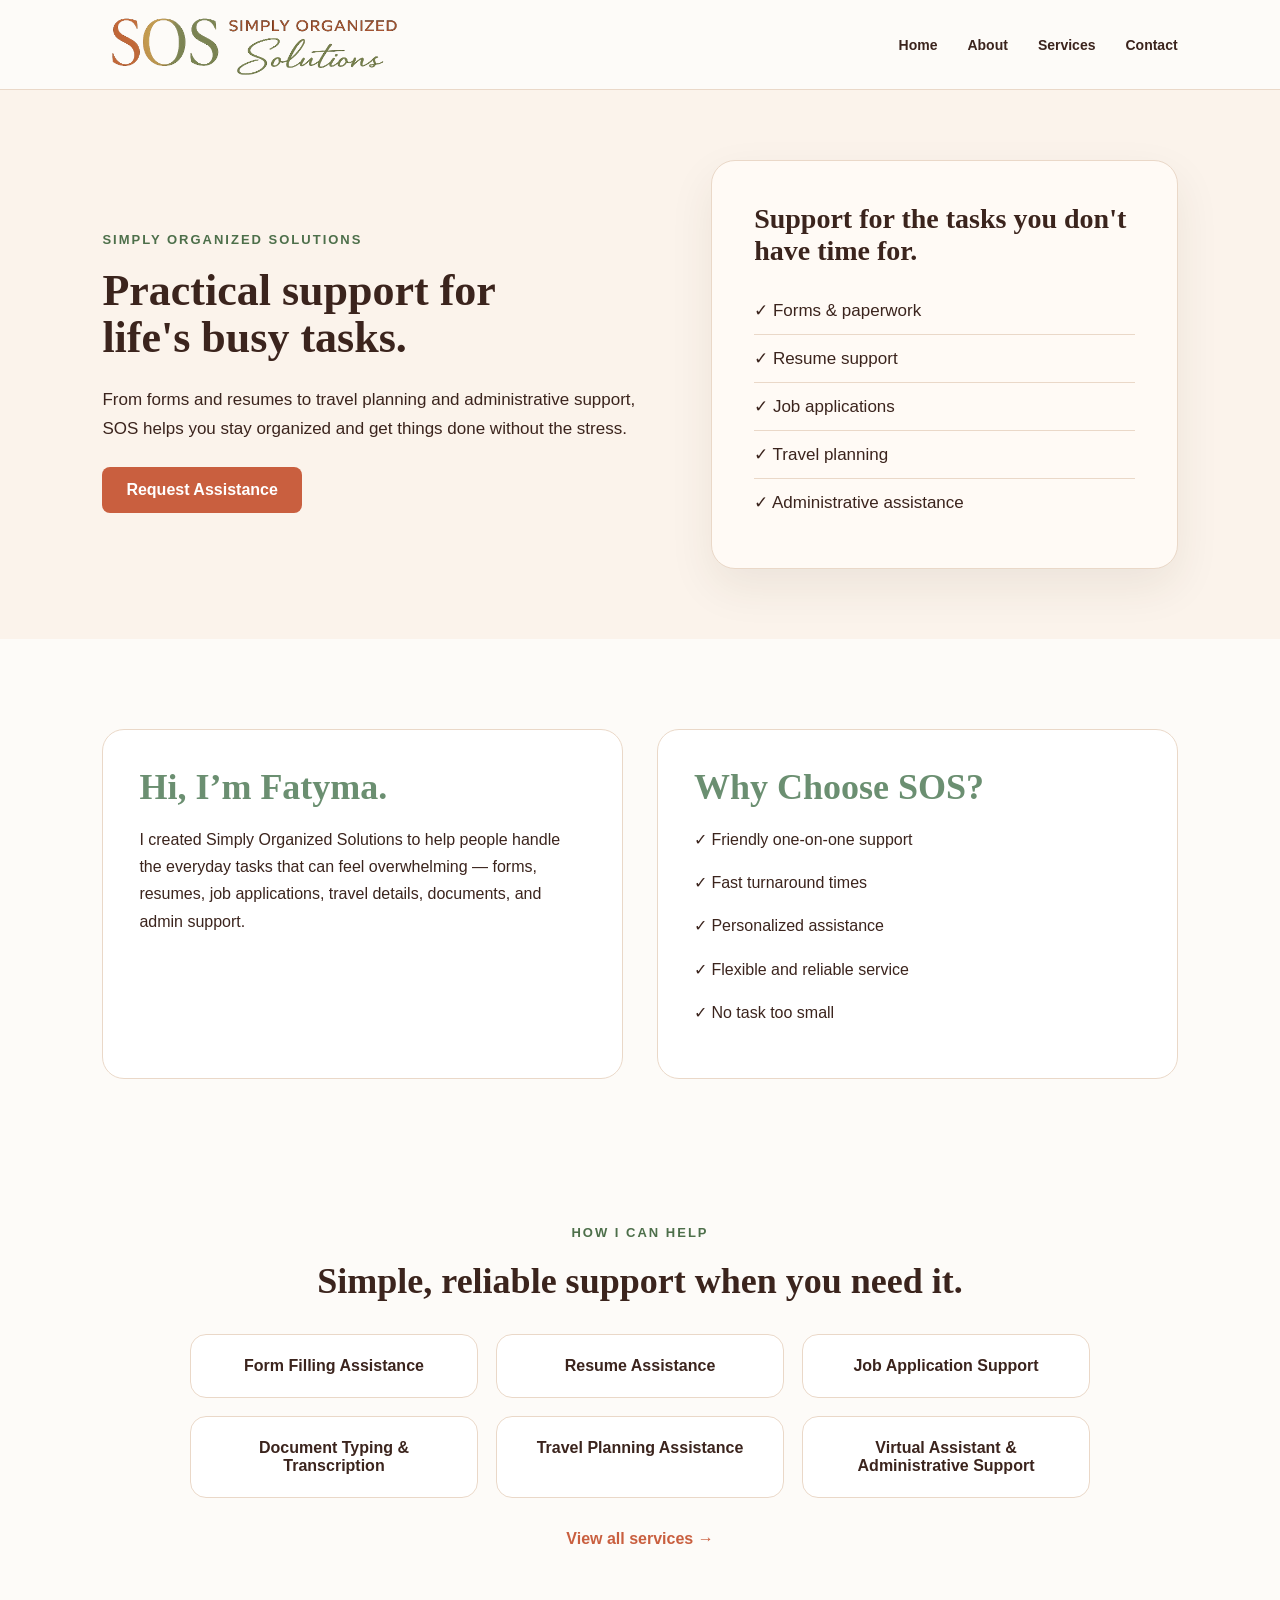
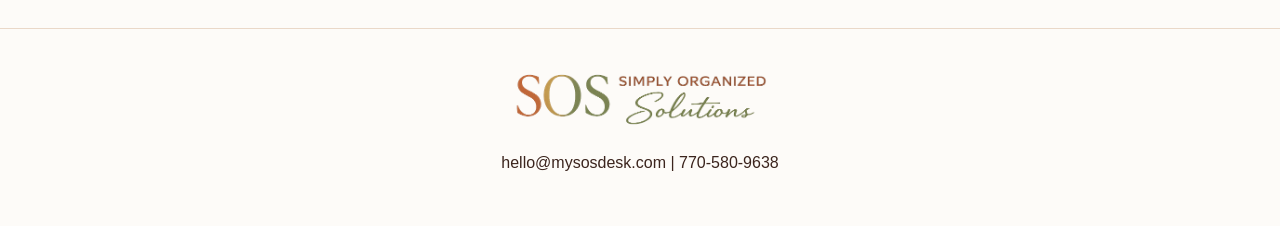
==== index.html @ e75f05eb "Update index.html" ====
<!DOCTYPE html>
<html lang="en">
<head>
  <meta charset="UTF-8" />
  <meta name="viewport" content="width=device-width, initial-scale=1.0" />
  <title>Simply Organized Solutions | My SOS Desk</title>
  <link rel="stylesheet" href="style.css" />
</head>
<body>

  <header class="site-header">
    <a href="index.html" class="logo">
  <img src="images/logo.png" alt="Simply Organized Solutions">
</a>

    <nav>
      <a href="index.html">Home</a>
      <a href="about.html">About</a>
      <a href="services.html">Services</a>
      <a href="contact.html">Contact</a>
    </nav>
  </header>

  <main>
    <section class="hero">
      <div class="hero-text">
        <p class="eyebrow">SIMPLY ORGANIZED SOLUTIONS</p>

<h1>
  Practical support for<br>
  life's busy tasks.
</h1>

<p class="hero-description">
  From forms and resumes to travel planning and administrative support,
  SOS helps you stay organized and get things done without the stress.
</p>
        <a href="contact.html" class="button">Request Assistance</a>
      </div>

      <div class="hero-card">
       <h3>Support for the tasks you don't have time for.</h3>
        <ul>
          <li>✓ Forms & paperwork</li>
          <li>✓ Resume support</li>
          <li>✓ Job applications</li>
          <li>✓ Travel planning</li>
          <li>✓ Administrative assistance</li>
        </ul>
      </div>
    </section>

    <section class="intro-grid">
      <div class="content-card">
        <h2>Hi, I’m Fatyma.</h2>
        <p>
          I created Simply Organized Solutions to help people handle the everyday
          tasks that can feel overwhelming — forms, resumes, job applications,
          travel details, documents, and admin support.
        </p>
      </div>

      <div class="content-card">
  <h2>Why Choose SOS?</h2>

  <p>✓ Friendly one-on-one support</p>
  <p>✓ Fast turnaround times</p>
  <p>✓ Personalized assistance</p>
  <p>✓ Flexible and reliable service</p>
  <p>✓ No task too small</p>
</div>
    </section>

    <section class="services-preview">
      <p class="eyebrow">How I can help</p>
      <h2>Simple, reliable support when you need it.</h2>

      <div class="service-list">
        <div>Form Filling Assistance</div>
        <div>Resume Assistance</div>
        <div>Job Application Support</div>
        <div>Document Typing & Transcription</div>
        <div>Travel Planning Assistance</div>
        <div>Virtual Assistant & Administrative Support</div>
      </div>

      <a href="services.html" class="text-link">View all services →</a>
    </section>
  </main>

  <footer>
   <div class="footer-logo">
  <img src="images/logo.png" alt="Simply Organized Solutions">
</div>
    <p>hello@mysosdesk.com | 770-580-9638</p>
  </footer>

</body>
</html>
---- style.css ----
* {
  box-sizing: border-box;
}

body {
  margin: 0;
  font-family: Arial, sans-serif;
  background: #FDFBF8;
  color: #3b241d;
}

h1, h2, h3 {
  font-family: Georgia, serif;
  color: #3b241d;
  margin: 0;
}

p {
  line-height: 1.7;
}

.site-header {
  height: 90px;
  padding: 0 8%;
  display: flex;
  align-items: center;
  justify-content: space-between;
  background: #FDFBF8;
  border-bottom: 1px solid #ead8c8;
}

.logo {
  text-decoration: none;
  color: inherit;
  display: flex;
  align-items: center;
  gap: 9px;
}

.logo-main {
  font-family: Georgia, serif;
  font-size: 26px;
  letter-spacing: -1px;
  color: #c95f3f;
}

.logo-text span {
  display: block;
  font-size: 10px;
  letter-spacing: 4px;
  text-transform: uppercase;
  font-weight: bold;
}

.logo-text em {
  display: block;
  font-family: Georgia, serif;
  font-size: 20px;
  color: #4d6f4a;
}

nav {
  display: flex;
  gap: 30px;
}

nav a {
  color: #3b241d;
  text-decoration: none;
  font-weight: bold;
  font-size: 14px;
}

.hero {
  padding: 70px 8%;
  display: grid;
  grid-template-columns: 1fr 0.85fr;
  gap: 60px;
  align-items: center;
  background: #fbf3eb;
}

.eyebrow {
  text-transform: uppercase;
  letter-spacing: 2px;
  font-size: 13px;
  font-weight: bold;
  color: #4d6f4a;
  margin-bottom: 16px;
}

.hero h1 {
  font-size: 44px;
  line-height: 1.08;
  max-width: 520px;
}

.hero-description {
  font-size: 17px;
  max-width: 560px;
  margin: 24px 0;
}

.button {
  display: inline-block;
  background: #c95f3f;
  color: white;
  padding: 14px 24px;
  border-radius: 8px;
  text-decoration: none;
  font-weight: bold;
}

.hero-card {
  background: #fffaf5;
  border: 1px solid #ead8c8;
  border-radius: 24px;
  padding: 42px;
  box-shadow: 0 18px 45px rgba(70, 45, 30, 0.08);
}

.hero-card h3 {
  font-size: 28px;
  margin-bottom: 20px;
}

.hero-card ul {
  list-style: none;
  padding: 0;
  margin: 0;
}

.hero-card li {
  padding: 13px 0;
  border-bottom: 1px solid #ead8c8;
  font-size: 17px;
}

.hero-card li:last-child {
  border-bottom: none;
}

.intro-grid {
  padding: 90px 8%;
  display: grid;
  grid-template-columns: repeat(2, 1fr);
  gap: 34px;
}

.content-card {
  background: white;
  border: 1px solid #ead8c8;
  border-radius: 22px;
  padding: 36px;
}

.content-card h2,
.services-preview h2 {
  font-size: 36px;
  margin-bottom: 18px;
}

.services-preview {
  padding: 40px 8% 80px;
  text-align: center;
}

.service-list {
  margin: 32px auto;
  max-width: 900px;
  display: grid;
  grid-template-columns: repeat(3, 1fr);
  gap: 18px;
}

.service-list div {
  background: white;
  border: 1px solid #ead8c8;
  border-radius: 16px;
  padding: 22px;
  font-weight: bold;
}

.text-link {
  color: #c95f3f;
  font-weight: bold;
  text-decoration: none;
}

footer {
  padding: 34px 8%;
  text-align: center;
  border-top: 1px solid #ead8c8;
  background: #FDFBF8;
}

.footer-logo span {
  font-family: Georgia, serif;
  font-size: 28px;
  color: #c95f3f;
}

.footer-logo em {
  font-family: Georgia, serif;
  color: #4d6f4a;
  font-size: 20px;
  margin-left: 6px;
}

@media (max-width: 850px) {
  .site-header {
    height: auto;
    padding: 22px 6%;
    flex-direction: column;
    gap: 18px;
  }

  nav {
    gap: 18px;
    flex-wrap: wrap;
    justify-content: center;
  }

  .hero {
    grid-template-columns: 1fr;
    padding: 52px 6%;
  }

  .hero h1 {
    font-size: 38px;
  }

  .intro-grid,
  .service-list {
    grid-template-columns: 1fr;
  }
}
.page-hero {
  text-align: center;
  padding: 100px 8% 50px;
}

.page-hero h1 {
  font-size: 48px;
  margin-bottom: 20px;
}

.page-intro {
  max-width: 700px;
  margin: auto;
}

.service-banner {
  max-width: 1200px;
  margin: 0 auto 60px;
  padding: 0 8%;
}

.service-banner img {
  width: 100%;
  height: 420px;
  object-fit: cover;
  border-radius: 24px;
}

.services-page {
  padding: 0 8% 80px;
  display: grid;
  grid-template-columns: repeat(2, 1fr);
  gap: 30px;
}

.service-card {
  background: white;
  border: 1px solid #ead8c8;
  border-radius: 22px;
  padding: 35px;
}

.service-card h2 {
  font-size: 30px;
  margin-bottom: 15px;
}

.cta-section {
  background: #fbf3eb;
  text-align: center;
  padding: 80px 8%;
}

@media (max-width: 850px) {
  .services-page {
    grid-template-columns: 1fr;
  }

  .page-hero h1 {
    font-size: 38px;
  }
}
```css
.green-text {
  color: #6B8F71;
}

.service-card h2 {
  color: #6B8F71;
}

.page-hero {
  background: #fbf3eb;
  border-radius: 0 0 30px 30px;
}

/* Logo image */

.logo img {
  height: 80px;
  width: auto;
  display: block;
}

.footer-logo img {
  height: 70px;
  width: auto;
  display: block;
  margin: 0 auto 15px;
}

.logo {
  text-decoration: none;
}
```
.about-banner {
  max-width: 1200px;
  margin: 0 auto 30px;
  padding: 0 8%;
}

.about-banner {
  max-width: 1200px;
  margin: 0 auto 30px;
  padding: 0 8%;
  text-align: center;
}

.about-banner img {
  width: 100%;
  max-width: 900px;
  height: 320px;
  object-fit: cover;
  object-position: center;
  border-radius: 24px;
  display: block;
  margin: 0 auto;
}
/* Soft page entrance animation */
main,
.page-hero,
.hero {
  animation: fadeUp 0.8s ease forwards;
}

@keyframes fadeUp {
  from {
    opacity: 0;
    transform: translateY(18px);
  }

  to {
    opacity: 1;
    transform: translateY(0);
  }
}

/* Card hover effect */
.service-card,
.content-card {
  transition: all 0.3s ease;
}

.service-card:hover,
.content-card:hover {
  transform: translateY(-6px);
  box-shadow: 0 14px 35px rgba(70, 45, 30, 0.08);
}

/* Button hover effect */
.button {
  transition: all 0.3s ease;
}

.button:hover {
  transform: translateY(-2px);
  opacity: 0.9;
}

/* Image hover effect */
.service-banner img,
.about-banner img {
  transition: transform 0.5s ease;
}

.service-banner img:hover,
.about-banner img:hover {
  transform: scale(1.02);
}
nav a.active {
  color: #6B8F71;
}
.logo img {
  transition: transform 0.3s ease;
}

.logo img:hover {
  transform: scale(1.03);
}
.content-card h2 {
  color: #6B8F71;
}
.contact-form {
  display: flex;
  flex-direction: column;
  gap: 15px;
}

.contact-form input,
.contact-form select,
.contact-form textarea {
  padding: 14px;
  border: 1px solid #d8d2c8;
  border-radius: 8px;
  font-size: 1rem;
  font-family: inherit;
}

.contact-form button {
  background: #6f8b6d;
  color: white;
  border: none;
  padding: 14px;
  border-radius: 8px;
  cursor: pointer;
  font-size: 1rem;
}

.contact-form button:hover {
  opacity: 0.9;
}
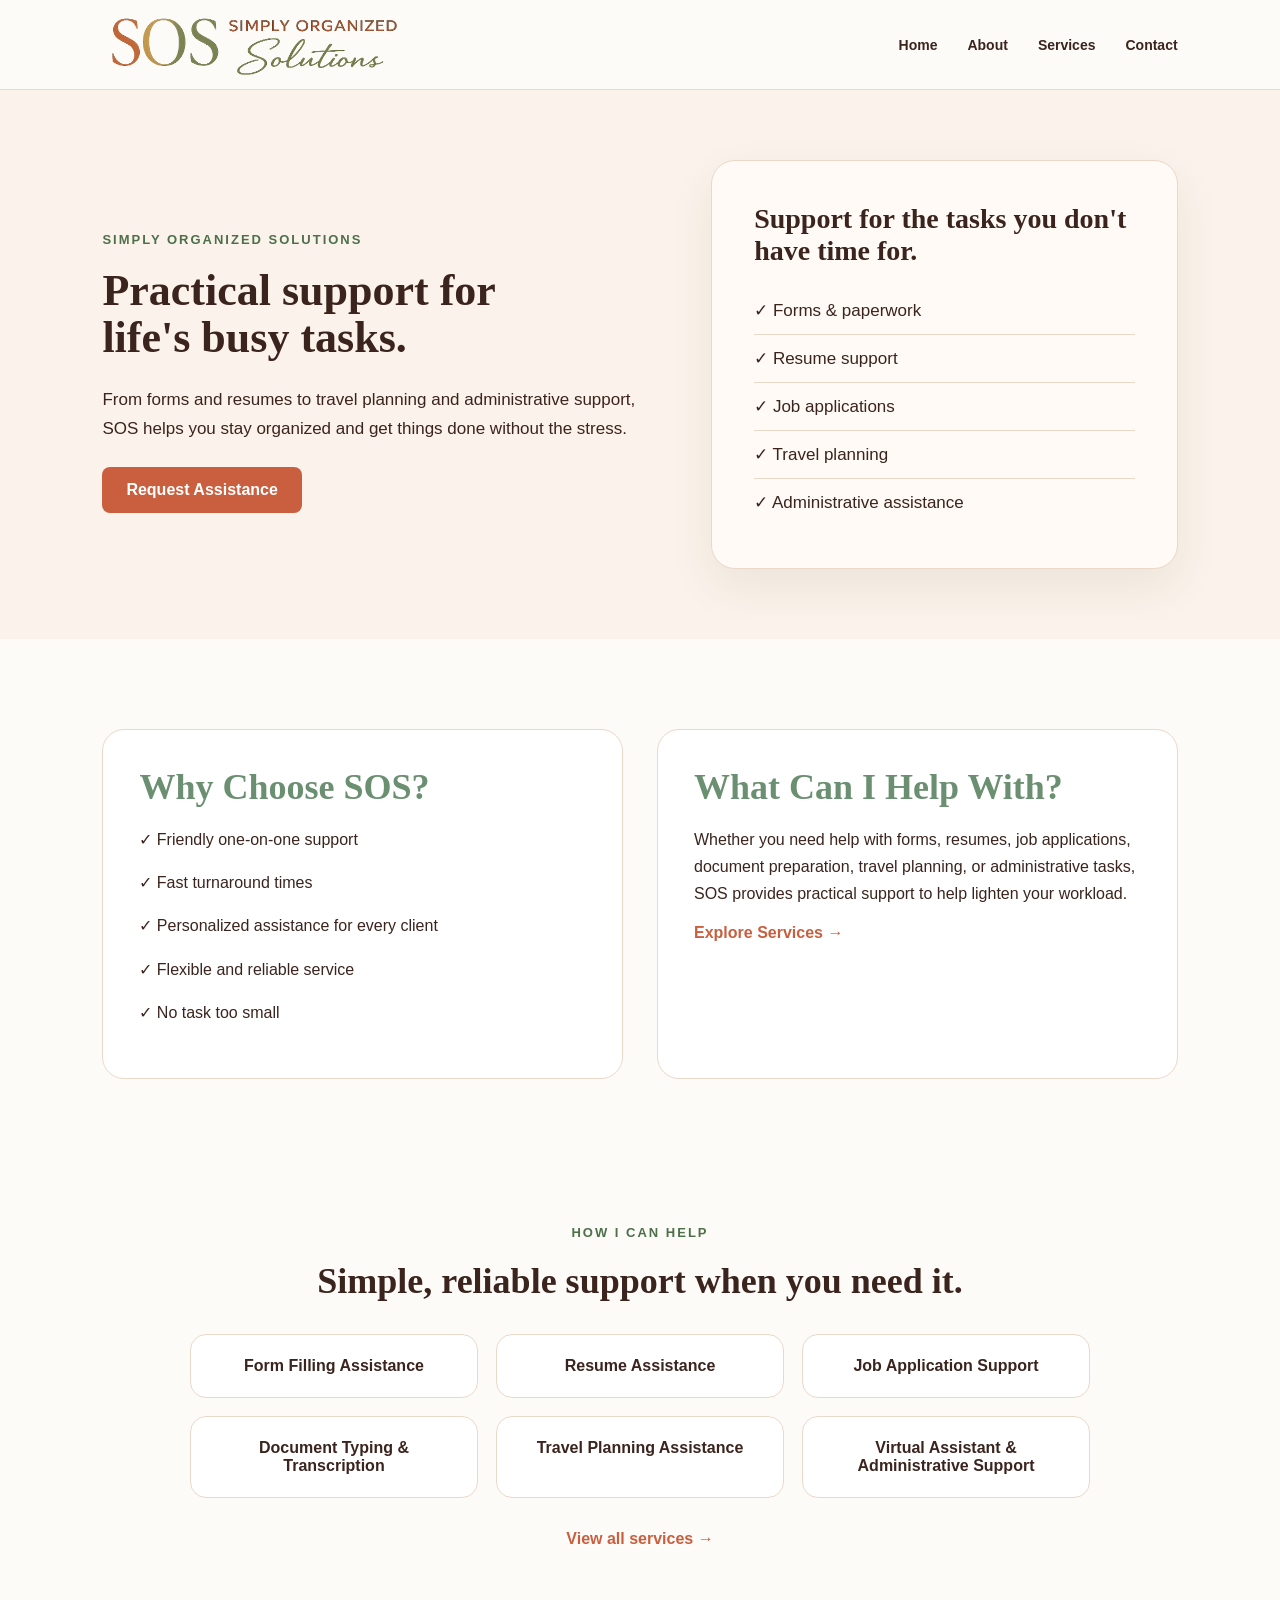
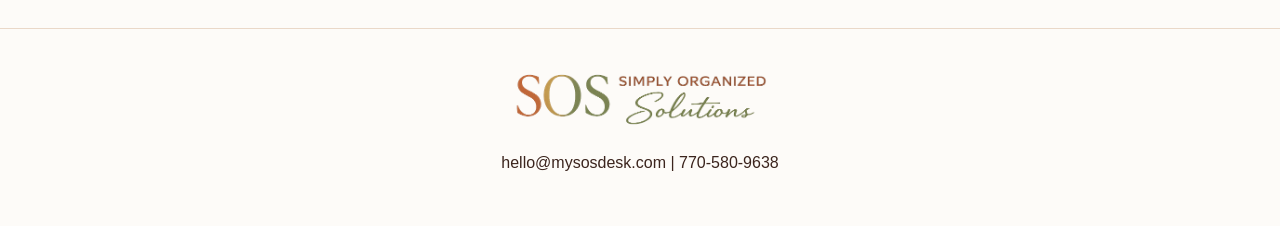
==== commit f7a38e33: "Update index.html" ====
--- a/index.html
+++ b/index.html
@@ -51,25 +51,32 @@
     </section>
 
     <section class="intro-grid">
-      <div class="content-card">
-        <h2>Hi, I’m Fatyma.</h2>
-        <p>
-          I created Simply Organized Solutions to help people handle the everyday
-          tasks that can feel overwhelming — forms, resumes, job applications,
-          travel details, documents, and admin support.
-        </p>
-      </div>
 
-      <div class="content-card">
-  <h2>Why Choose SOS?</h2>
+  <div class="content-card">
+    <h2>Why Choose SOS?</h2>
 
-  <p>✓ Friendly one-on-one support</p>
-  <p>✓ Fast turnaround times</p>
-  <p>✓ Personalized assistance</p>
-  <p>✓ Flexible and reliable service</p>
-  <p>✓ No task too small</p>
-</div>
-    </section>
+    <p>✓ Friendly one-on-one support</p>
+    <p>✓ Fast turnaround times</p>
+    <p>✓ Personalized assistance for every client</p>
+    <p>✓ Flexible and reliable service</p>
+    <p>✓ No task too small</p>
+  </div>
+
+  <div class="content-card">
+    <h2>What Can I Help With?</h2>
+
+    <p>
+      Whether you need help with forms, resumes, job applications,
+      document preparation, travel planning, or administrative tasks,
+      SOS provides practical support to help lighten your workload.
+    </p>
+
+    <a href="services.html" class="text-link">
+      Explore Services →
+    </a>
+  </div>
+
+</section>
 
     <section class="services-preview">
       <p class="eyebrow">How I can help</p>
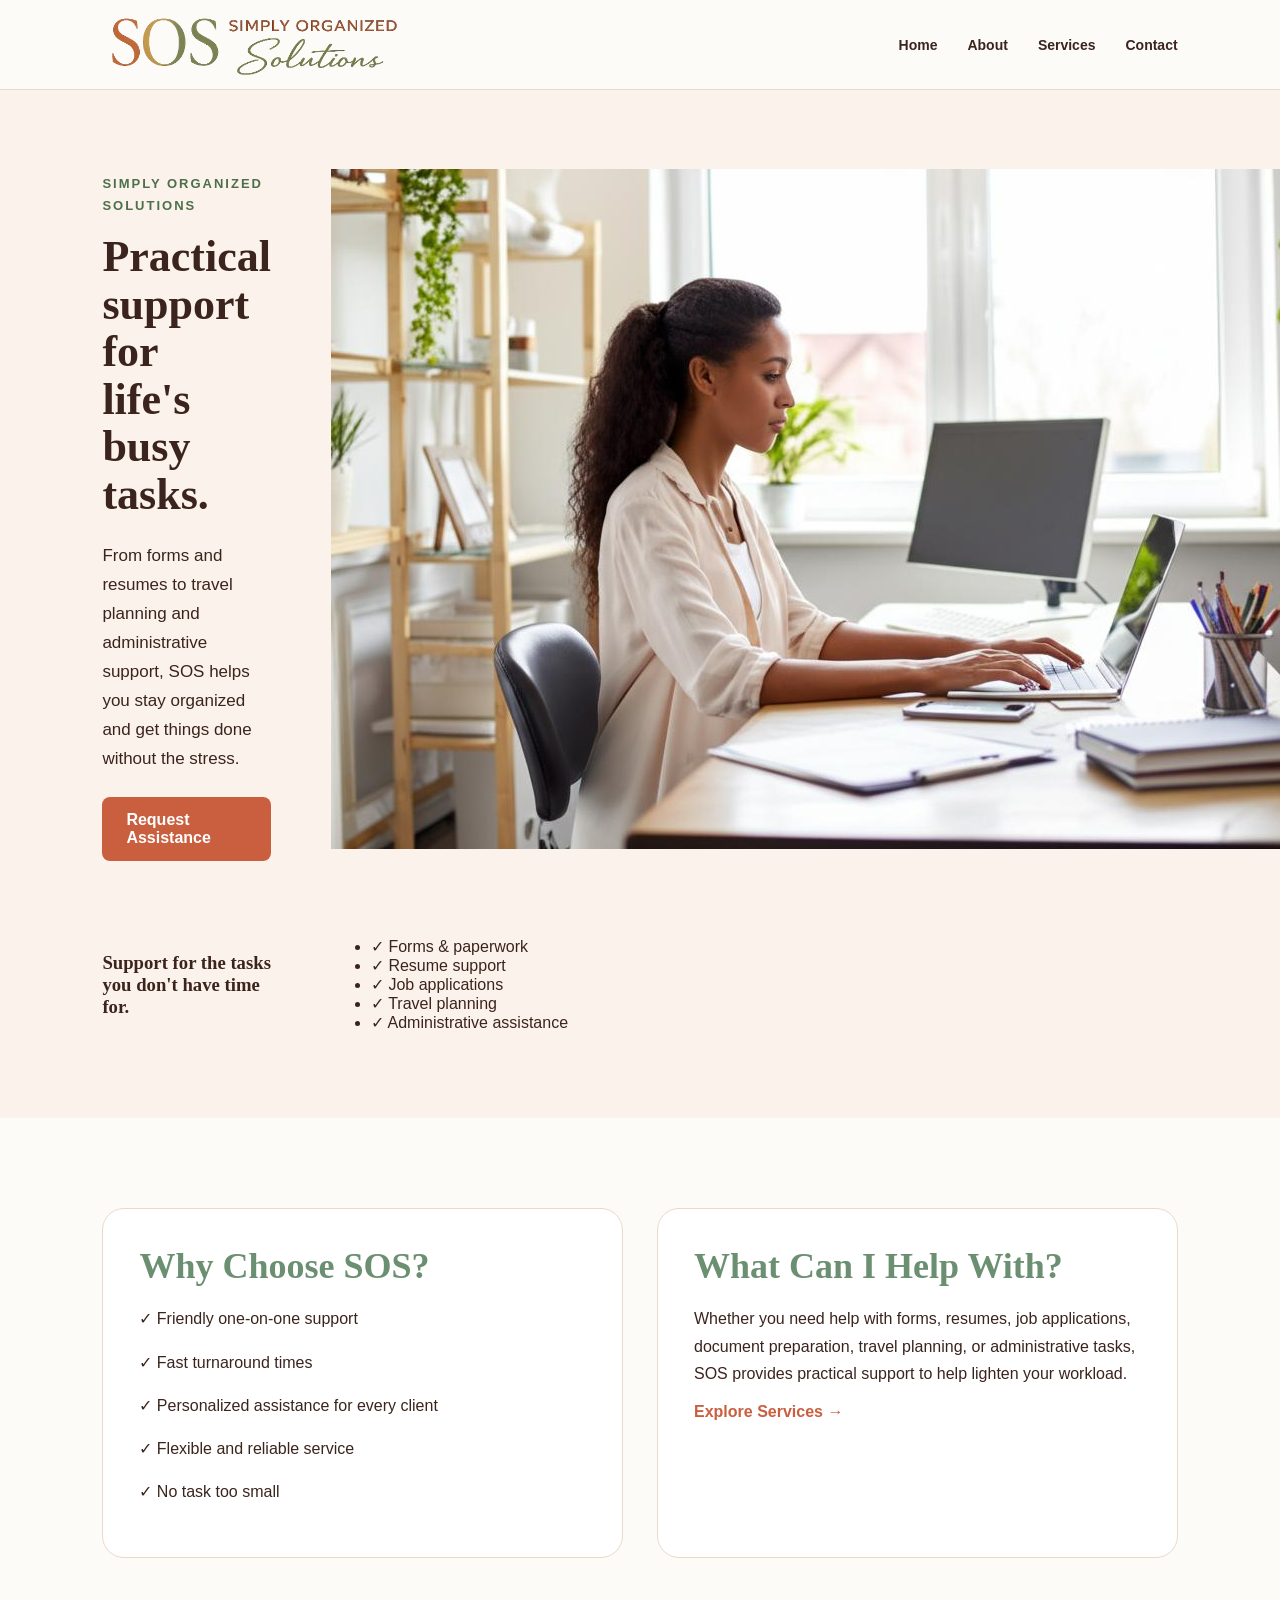
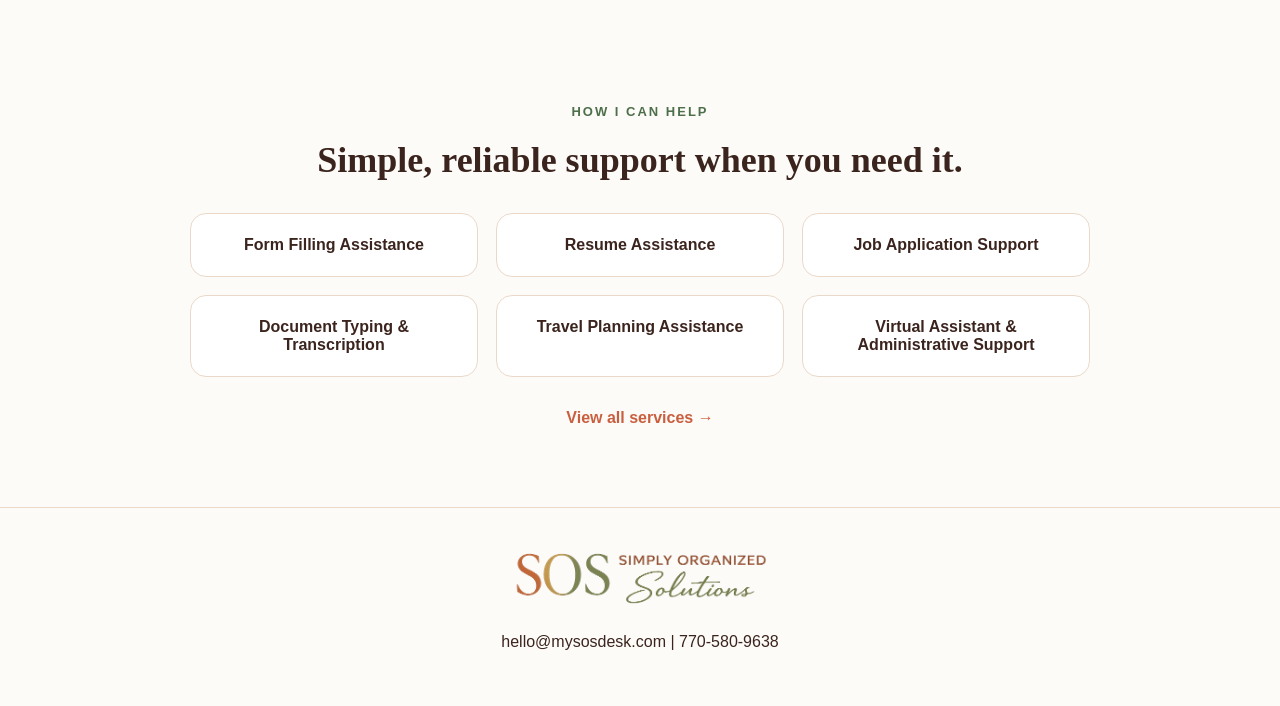
==== commit 125be044: "Update index.html" ====
--- a/index.html
+++ b/index.html
@@ -38,7 +38,9 @@
         <a href="contact.html" class="button">Request Assistance</a>
       </div>
 
-      <div class="hero-card">
+      <div class="hero-image">
+  <img src="images/home-hero.jpeg" alt="Organized workspace">
+</div>
        <h3>Support for the tasks you don't have time for.</h3>
         <ul>
           <li>✓ Forms & paperwork</li>
--- a/style.css
+++ b/style.css
@@ -446,3 +446,21 @@
 .contact-form button:hover {
   opacity: 0.9;
 }
+.services-intro {
+  max-width: 850px;
+  margin: 45px auto 60px;
+  text-align: center;
+}
+
+.services-intro h2 {
+  color: #6B8F71;
+  font-size: 36px;
+  margin-bottom: 18px;
+}
+
+.services-intro p {
+  font-size: 20px;
+  line-height: 1.8;
+  color: #3b241d;
+  margin-bottom: 10px;
+}
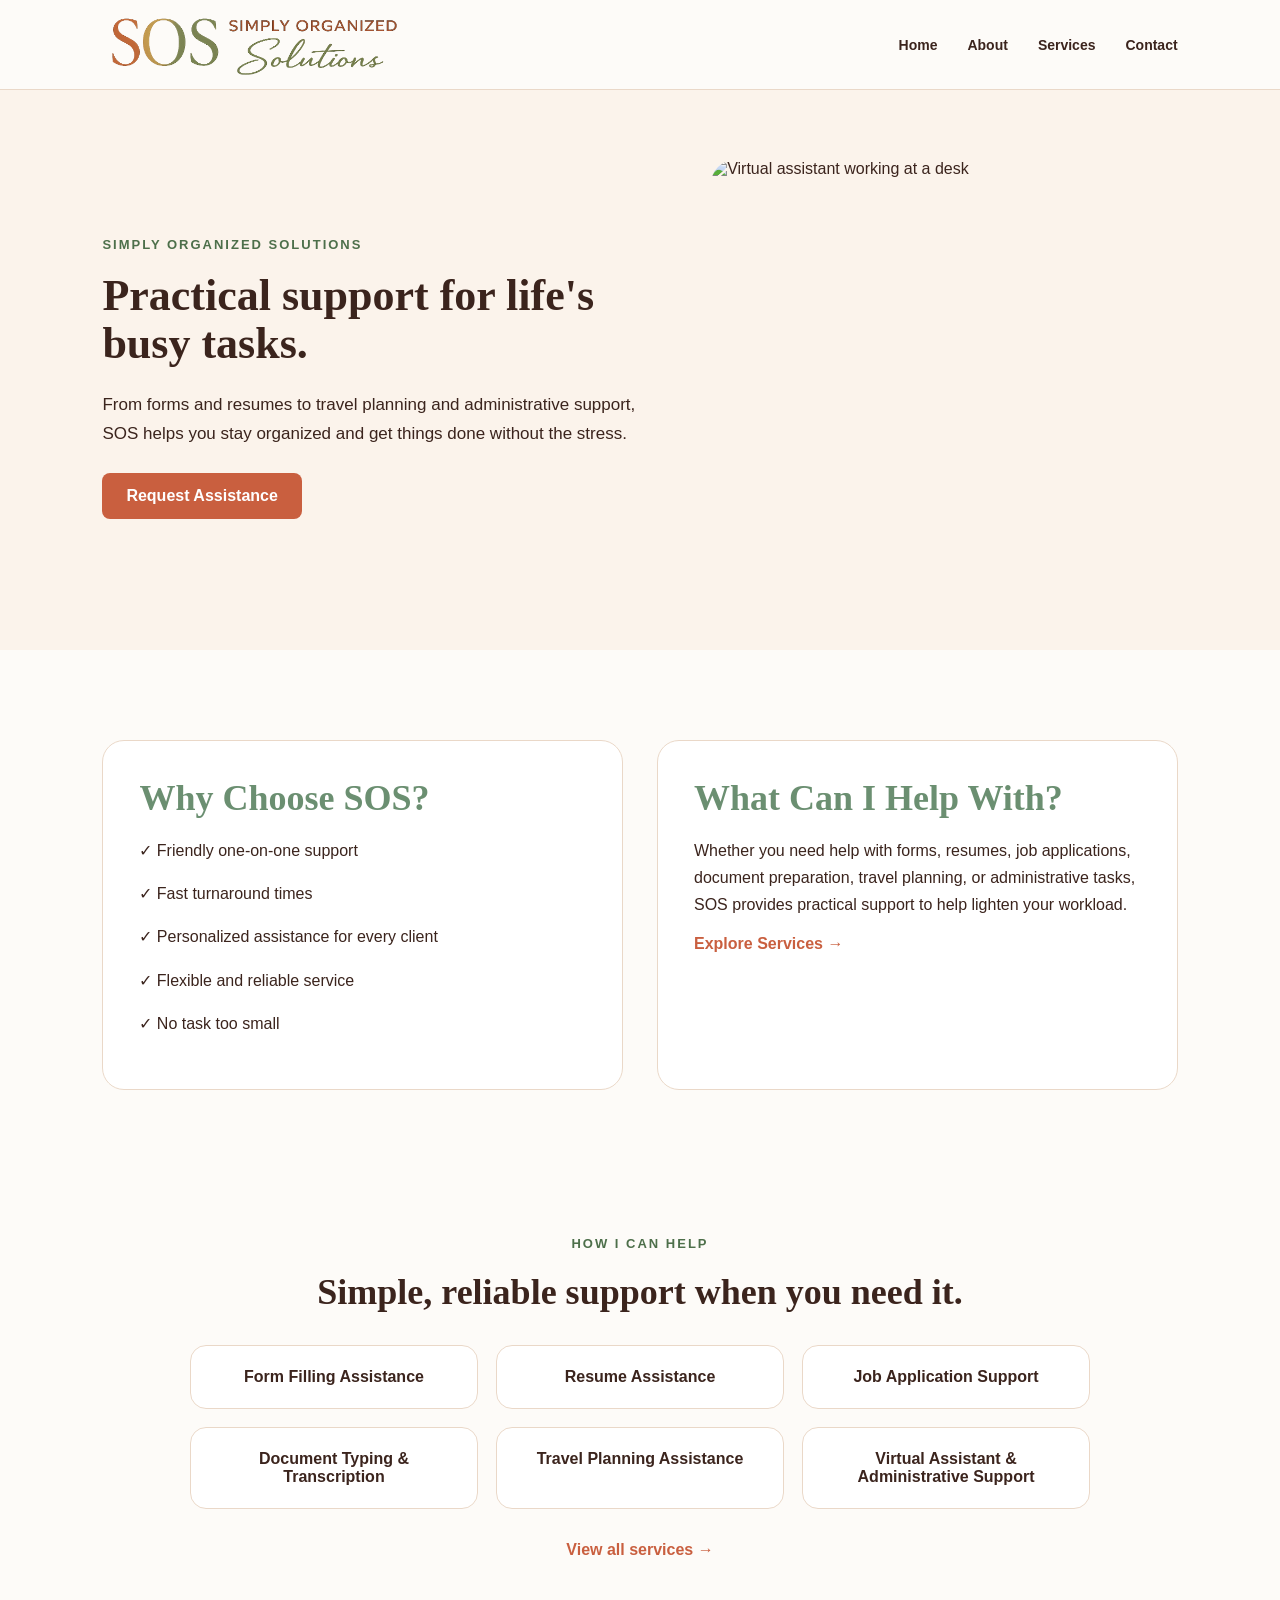
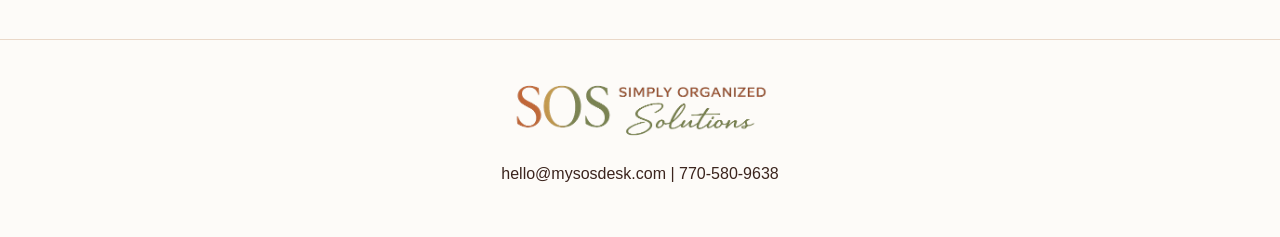
==== commit f185e5b5: "Update index.html" ====
--- a/index.html
+++ b/index.html
@@ -23,34 +23,25 @@
 
   <main>
     <section class="hero">
-      <div class="hero-text">
-        <p class="eyebrow">SIMPLY ORGANIZED SOLUTIONS</p>
+  <div class="hero-text">
+    <p class="eyebrow">SIMPLY ORGANIZED SOLUTIONS</p>
 
-<h1>
-  Practical support for<br>
-  life's busy tasks.
-</h1>
+    <h1>
+      Practical support for life's busy tasks.
+    </h1>
 
-<p class="hero-description">
-  From forms and resumes to travel planning and administrative support,
-  SOS helps you stay organized and get things done without the stress.
-</p>
-        <a href="contact.html" class="button">Request Assistance</a>
-      </div>
+    <p class="hero-description">
+      From forms and resumes to travel planning and administrative support,
+      SOS helps you stay organized and get things done without the stress.
+    </p>
 
-      <div class="hero-image">
-  <img src="images/home-hero.jpeg" alt="Organized workspace">
-</div>
-       <h3>Support for the tasks you don't have time for.</h3>
-        <ul>
-          <li>✓ Forms & paperwork</li>
-          <li>✓ Resume support</li>
-          <li>✓ Job applications</li>
-          <li>✓ Travel planning</li>
-          <li>✓ Administrative assistance</li>
-        </ul>
-      </div>
-    </section>
+    <a href="contact.html" class="button">Request Assistance</a>
+  </div>
+
+  <div class="hero-image">
+    <img src="images/home-hero.jpg" alt="Virtual assistant working at a desk">
+  </div>
+</section>
 
     <section class="intro-grid">
 
--- a/style.css
+++ b/style.css
@@ -464,3 +464,10 @@
   color: #3b241d;
   margin-bottom: 10px;
 }
+.hero-image img {
+  width: 100%;
+  border-radius: 24px;
+  display: block;
+  object-fit: cover;
+  height: 420px;
+}
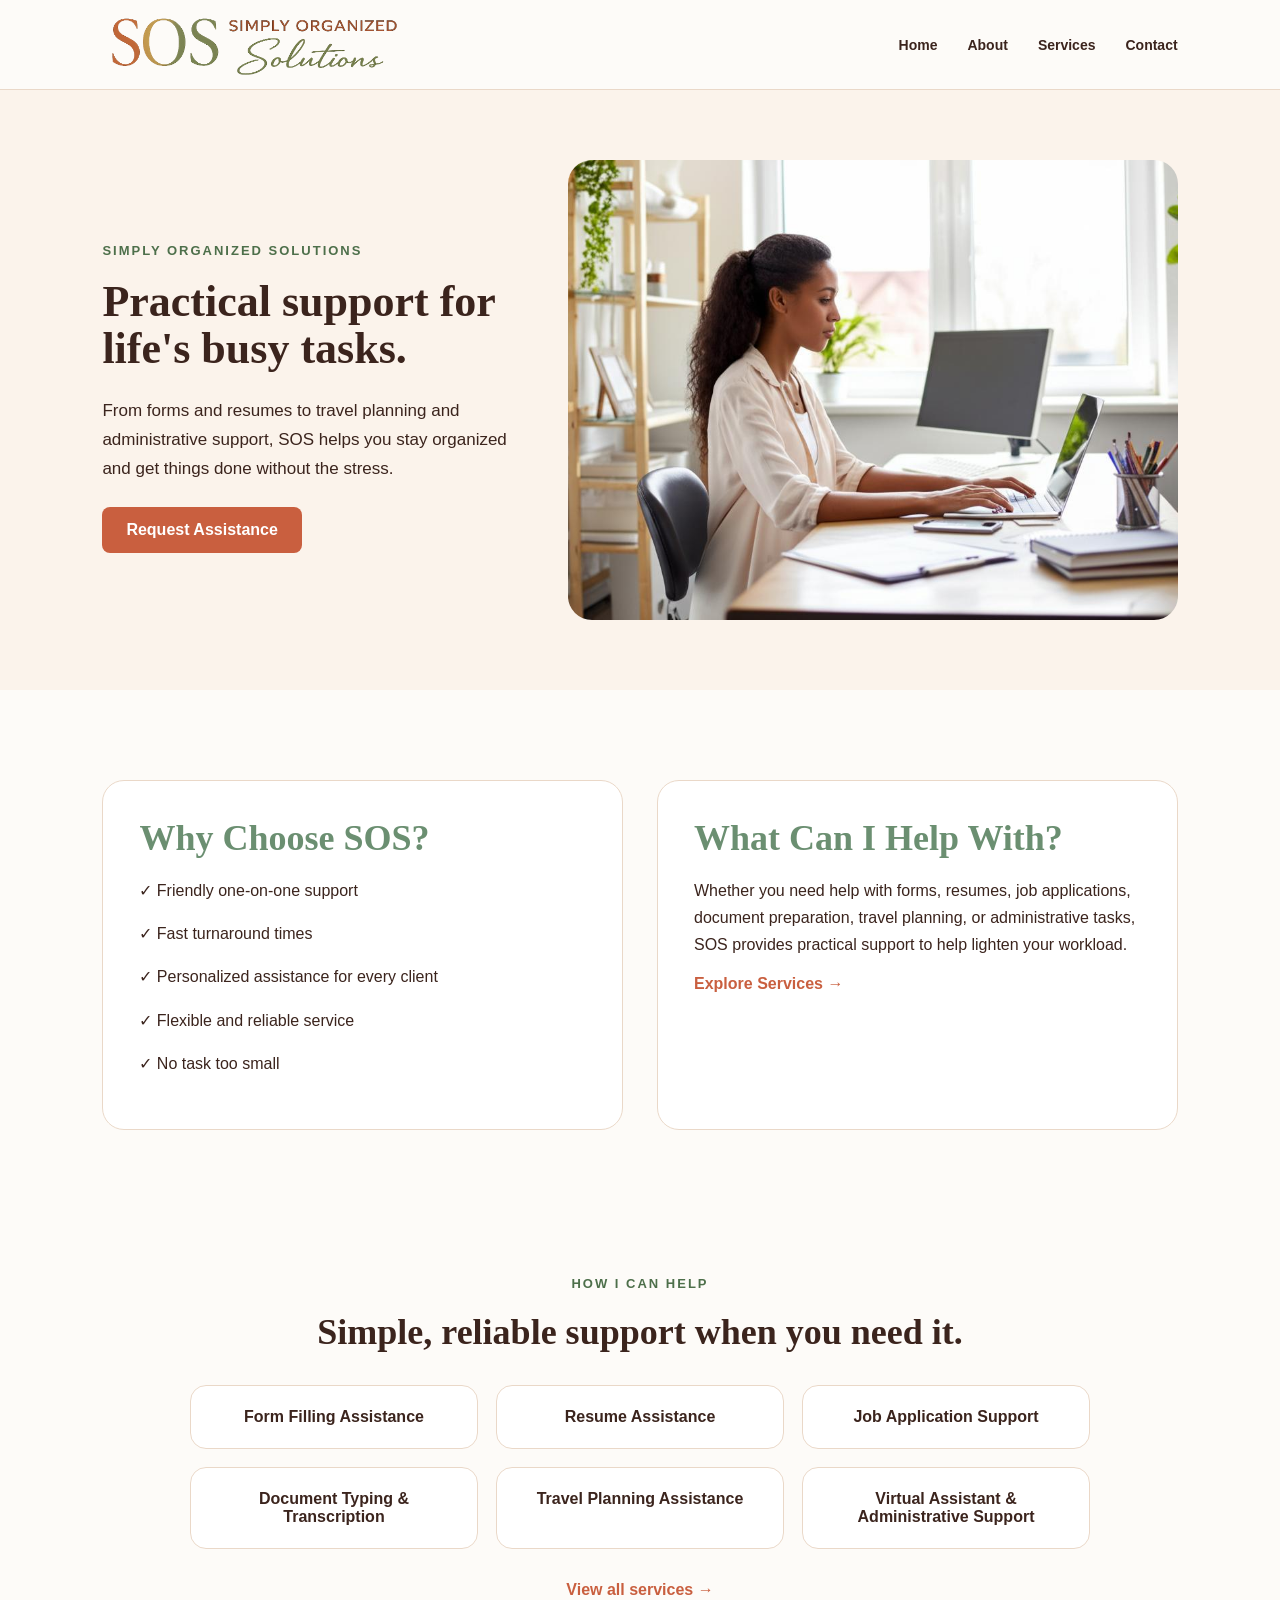
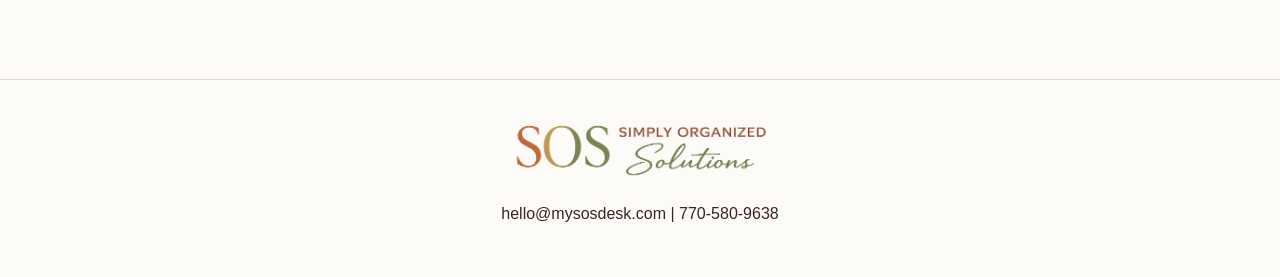
==== commit bf1acc30: "Update index.html" ====
--- a/index.html
+++ b/index.html
@@ -39,7 +39,7 @@
   </div>
 
   <div class="hero-image">
-    <img src="images/home-hero.jpg" alt="Virtual assistant working at a desk">
+    <img src="images/home-hero.jpeg" alt="Virtual assistant working at a desk">
   </div>
 </section>
 
--- a/style.css
+++ b/style.css
@@ -471,3 +471,19 @@
   object-fit: cover;
   height: 420px;
 }
+.hero {
+  grid-template-columns: 0.8fr 1.2fr;
+}
+
+.hero-image img {
+  width: 100%;
+  height: 460px;
+  object-fit: cover;
+  object-position: center;
+  border-radius: 24px;
+  display: block;
+}
+
+.hero h1 {
+  max-width: 560px;
+}
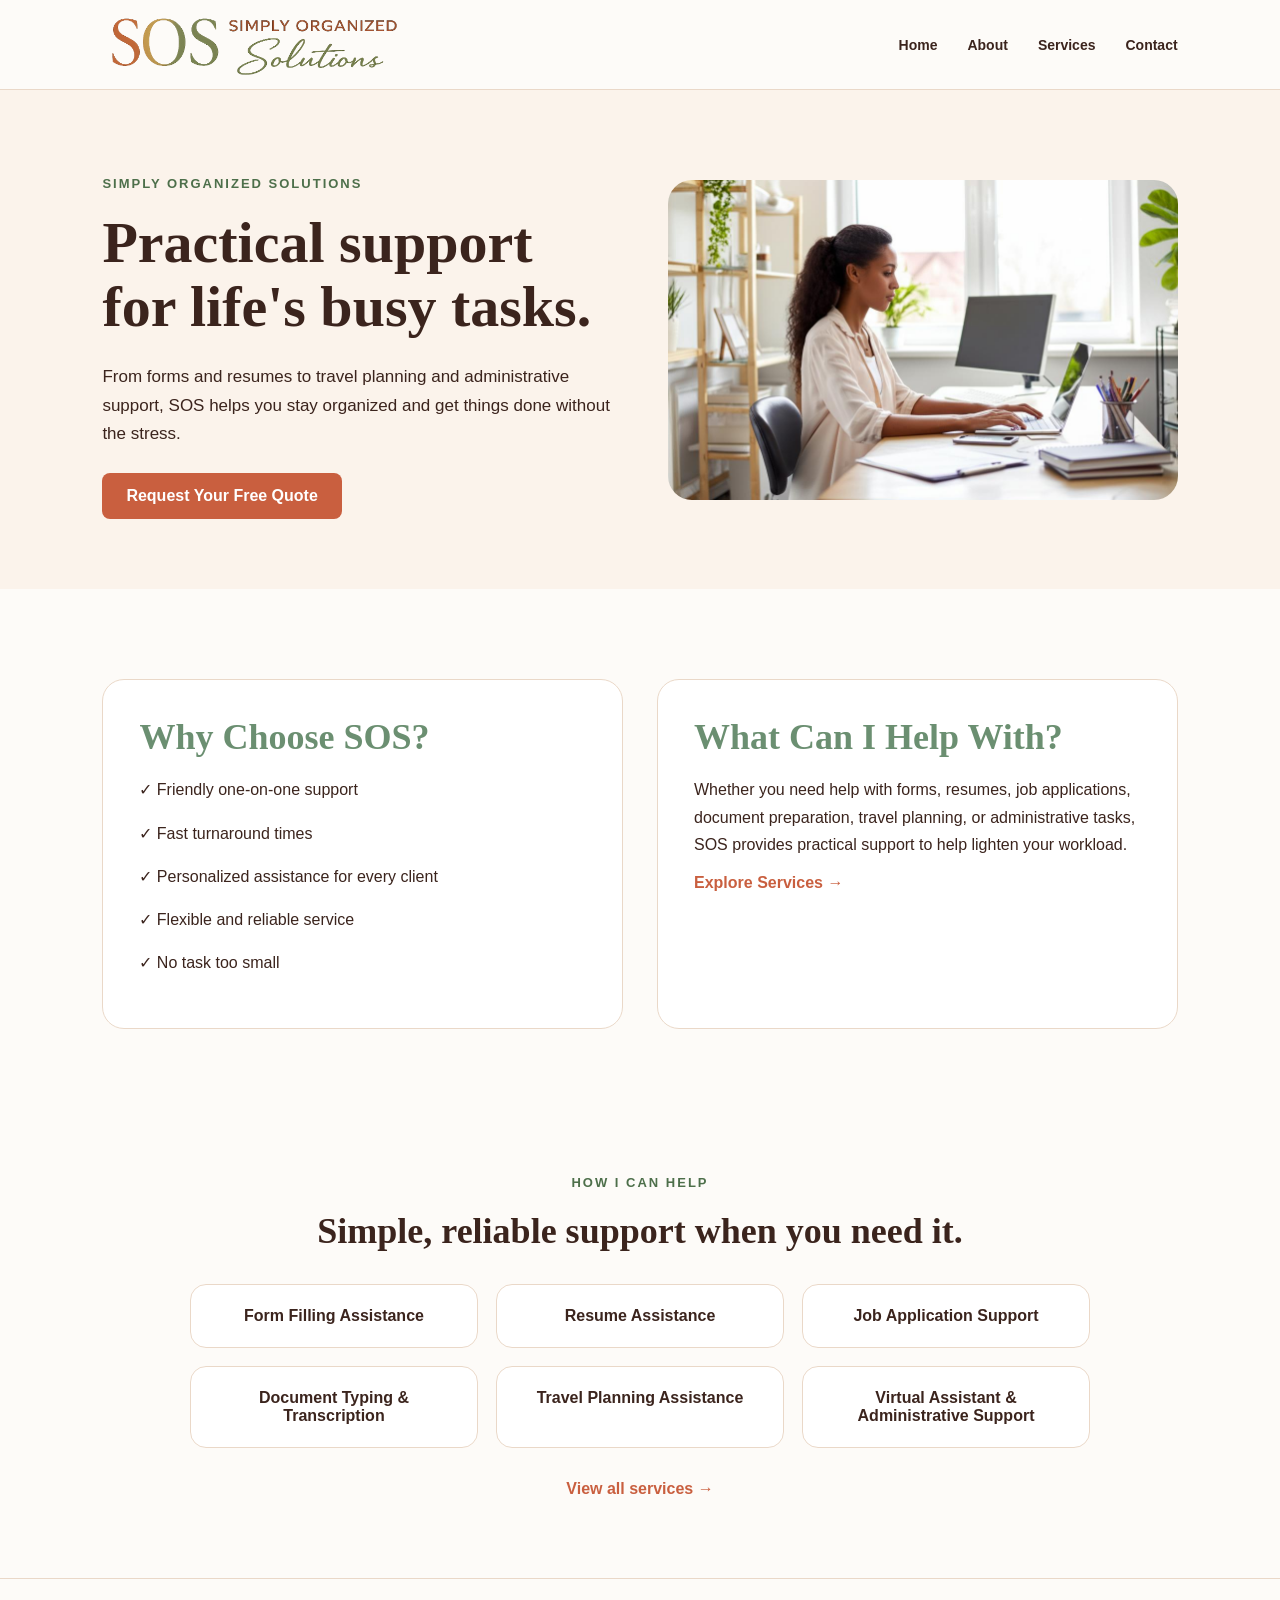
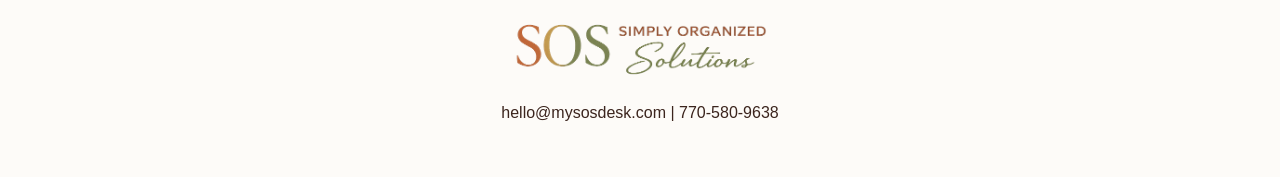
==== commit 76798722: "Update index.html" ====
--- a/index.html
+++ b/index.html
@@ -35,7 +35,7 @@
       SOS helps you stay organized and get things done without the stress.
     </p>
 
-    <a href="contact.html" class="button">Request Assistance</a>
+    <a href="contact.html" class="button">Request Your Free Quote</a>
   </div>
 
   <div class="hero-image">
--- a/style.css
+++ b/style.css
@@ -237,9 +237,8 @@
 }
 .page-hero {
   text-align: center;
-  padding: 100px 8% 50px;
-}
-
+  padding: 70px 8% 35px;
+}
 .page-hero h1 {
   font-size: 48px;
   margin-bottom: 20px;
@@ -252,7 +251,7 @@
 
 .service-banner {
   max-width: 1200px;
-  margin: 0 auto 60px;
+  margin: -10px auto 60px;
   padding: 0 8%;
 }
 
@@ -472,12 +471,17 @@
   height: 420px;
 }
 .hero {
-  grid-template-columns: 0.8fr 1.2fr;
+  padding: 70px 8%;
+  display: grid;
+  grid-template-columns: 1fr 1fr;
+  gap: 55px;
+  align-items: center;
+  background: #fbf3eb;
 }
 
 .hero-image img {
   width: 100%;
-  height: 460px;
+  height: 320px;
   object-fit: cover;
   object-position: center;
   border-radius: 24px;
@@ -485,5 +489,111 @@
 }
 
 .hero h1 {
-  max-width: 560px;
-}
+  font-size: 58px;
+  line-height: 1.1;
+  max-width: 600px;
+}
+/* Mobile fixes */
+@media (max-width: 850px) {
+  .site-header {
+    height: auto;
+    padding: 18px 6%;
+    flex-direction: column;
+    gap: 14px;
+  }
+
+  .logo img {
+    height: 70px;
+  }
+
+  nav {
+    gap: 14px;
+    flex-wrap: wrap;
+    justify-content: center;
+  }
+
+  nav a {
+    font-size: 13px;
+  }
+
+  .hero {
+    grid-template-columns: 1fr;
+    padding: 42px 6%;
+    gap: 28px;
+    text-align: center;
+  }
+
+  .hero-text {
+    max-width: 100%;
+  }
+
+  .hero h1 {
+    font-size: 38px;
+    line-height: 1.1;
+    max-width: 100%;
+  }
+
+  .hero-description {
+    font-size: 16px;
+    max-width: 100%;
+  }
+
+  .hero-image {
+    order: -1;
+  }
+
+  .hero-image img {
+    height: 280px;
+    width: 100%;
+    object-fit: cover;
+    object-position: center;
+  }
+
+  .page-hero {
+    padding: 50px 6% 30px;
+  }
+
+  .page-hero h1 {
+    font-size: 34px;
+    line-height: 1.15;
+  }
+
+  .about-banner,
+  .service-banner {
+    padding: 0 6%;
+    margin-bottom: 35px;
+  }
+
+  .about-banner img,
+  .service-banner img {
+    height: 260px;
+    width: 100%;
+    max-width: 100%;
+  }
+
+  .intro-grid,
+  .services-page,
+  .service-list {
+    grid-template-columns: 1fr;
+    padding-left: 6%;
+    padding-right: 6%;
+  }
+
+  .content-card,
+  .service-card {
+    padding: 28px;
+  }
+
+  .services-intro {
+    margin: 30px 6% 45px;
+    padding: 0;
+  }
+
+  .services-intro h2 {
+    font-size: 30px;
+  }
+
+  .services-intro p {
+    font-size: 17px;
+  }
+}
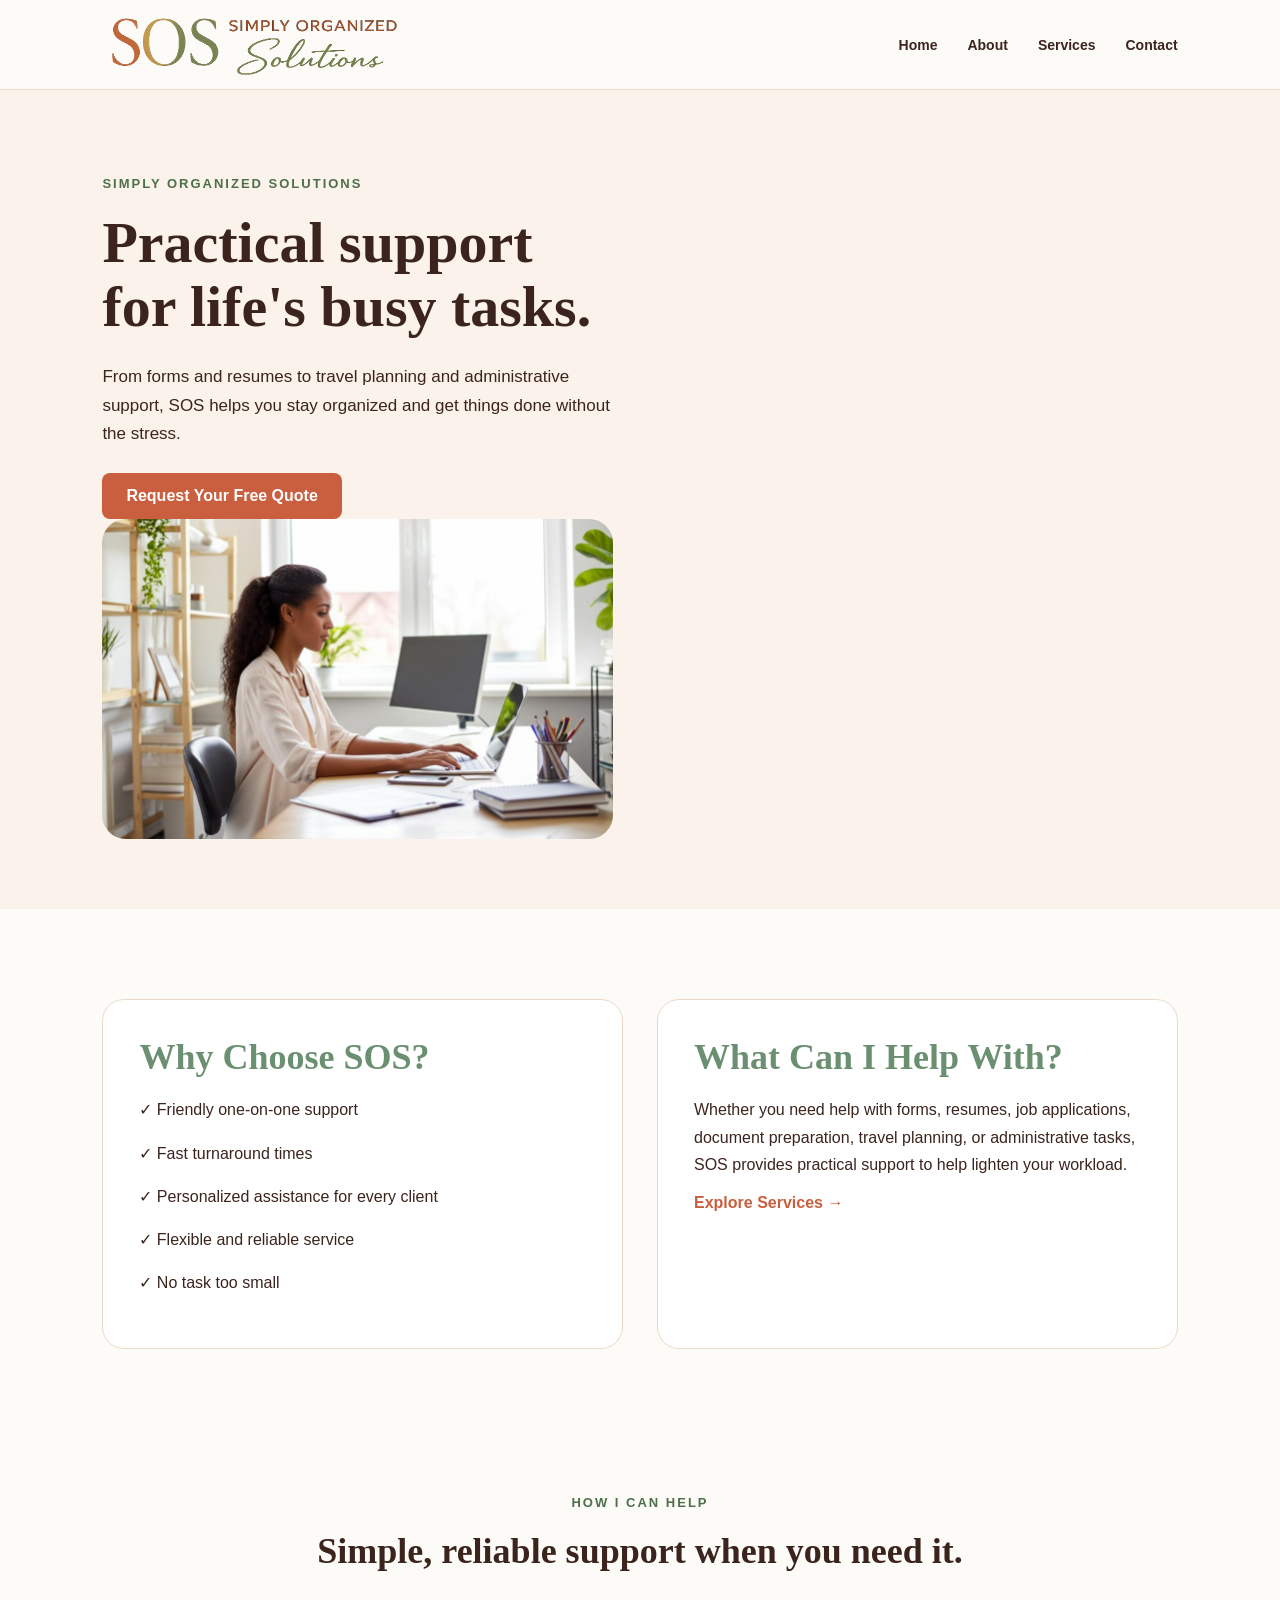
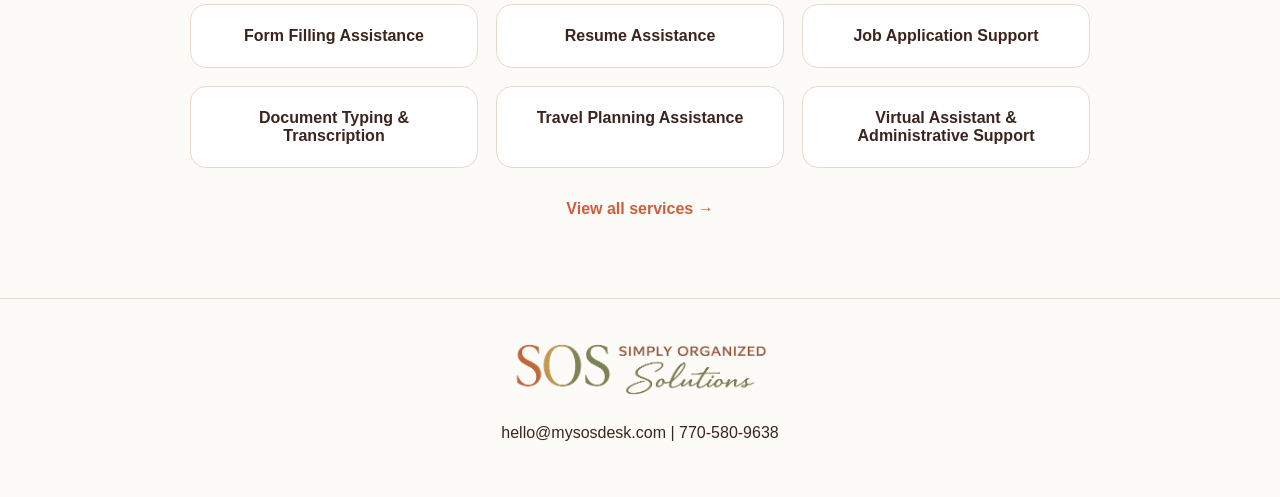
==== commit b113823e: "Update index.html" ====
--- a/index.html
+++ b/index.html
@@ -35,8 +35,9 @@
       SOS helps you stay organized and get things done without the stress.
     </p>
 
-    <a href="contact.html" class="button">Request Your Free Quote</a>
-  </div>
+   <a href="contact.html" class="button">
+  Request Your Free Quote
+</a>
 
   <div class="hero-image">
     <img src="images/home-hero.jpeg" alt="Virtual assistant working at a desk">
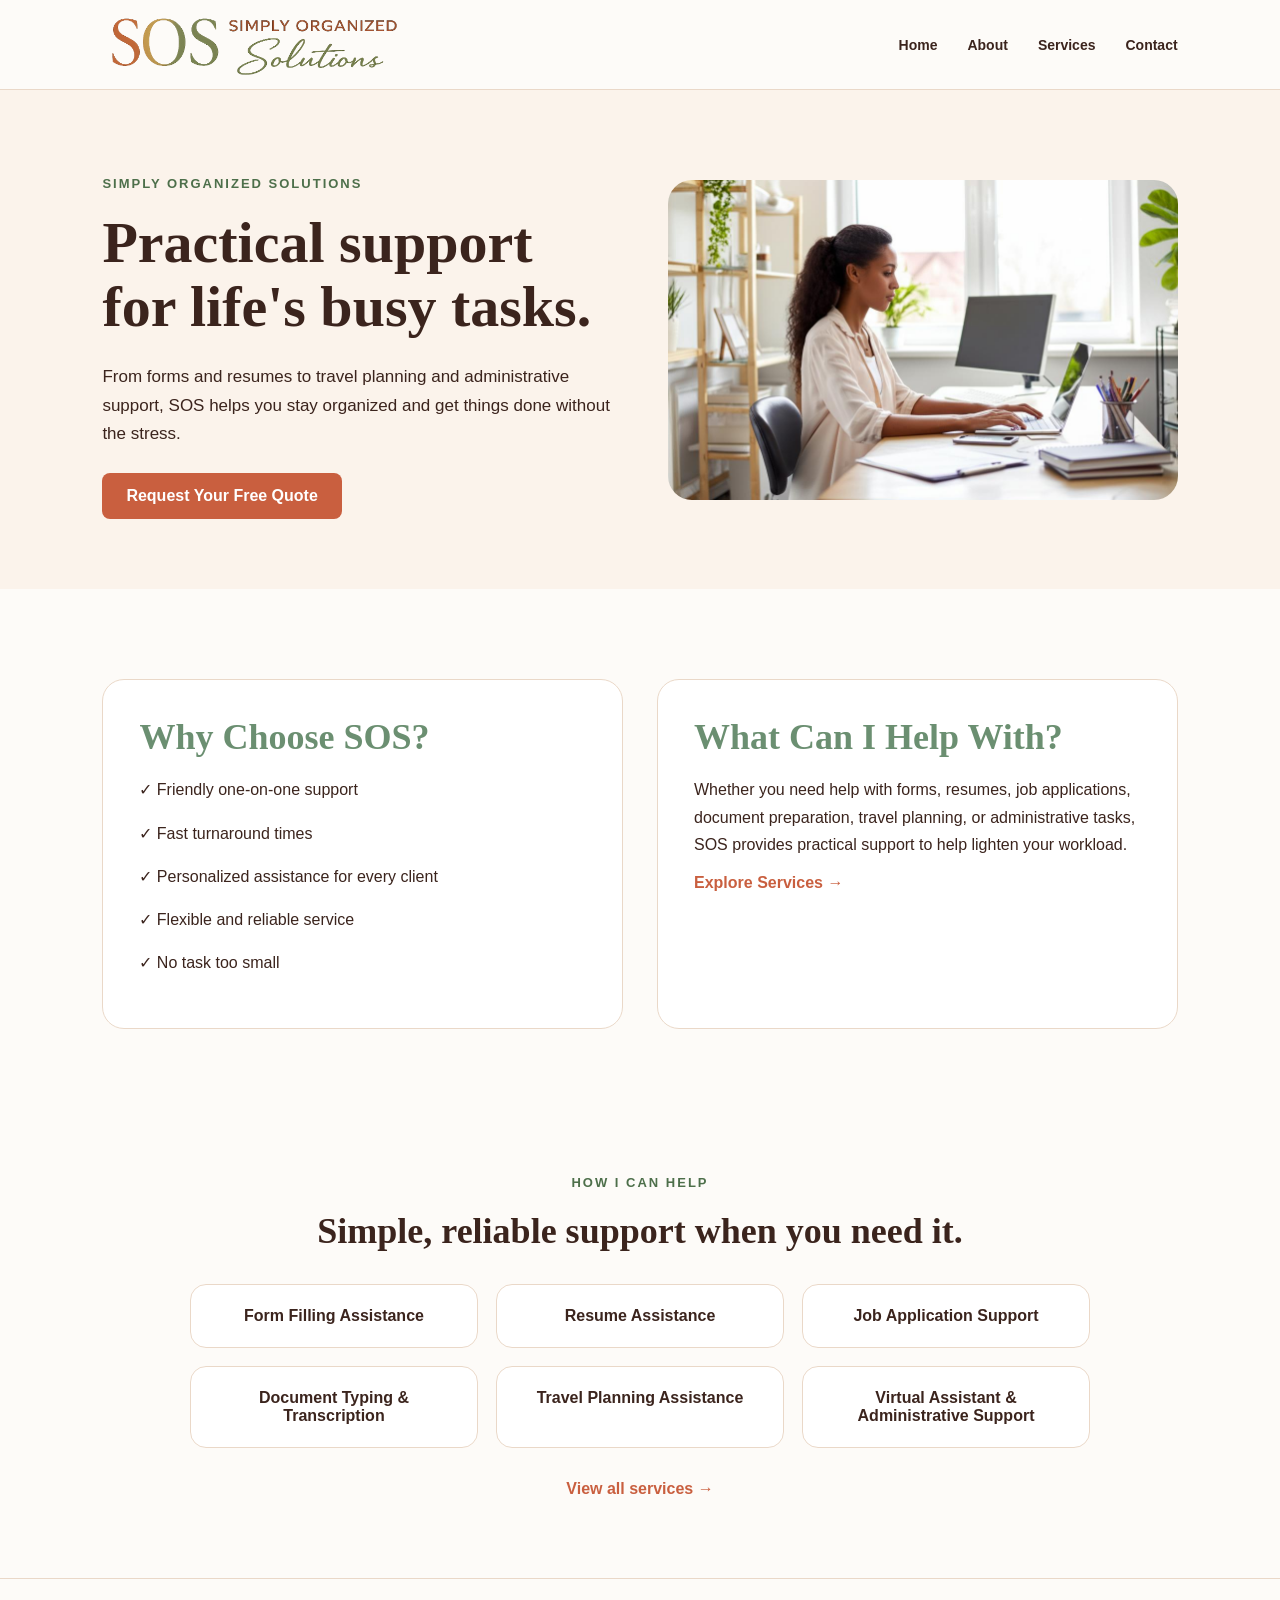
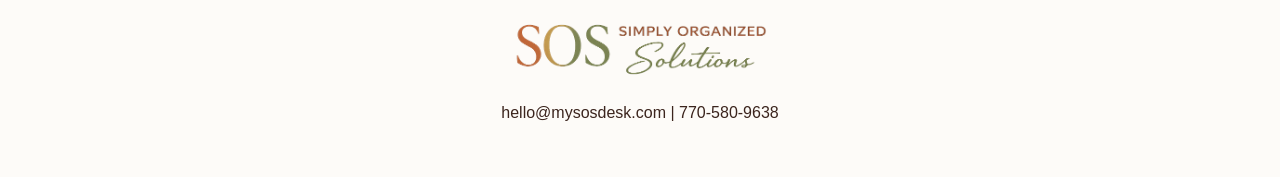
==== commit b1b1b028: "Update index.html" ====
--- a/index.html
+++ b/index.html
@@ -22,7 +22,8 @@
   </header>
 
   <main>
-    <section class="hero">
+    
+   <section class="hero">
   <div class="hero-text">
     <p class="eyebrow">SIMPLY ORGANIZED SOLUTIONS</p>
 
@@ -35,9 +36,10 @@
       SOS helps you stay organized and get things done without the stress.
     </p>
 
-   <a href="contact.html" class="button">
-  Request Your Free Quote
-</a>
+    <a href="contact.html" class="button">
+      Request Your Free Quote
+    </a>
+  </div>
 
   <div class="hero-image">
     <img src="images/home-hero.jpeg" alt="Virtual assistant working at a desk">
